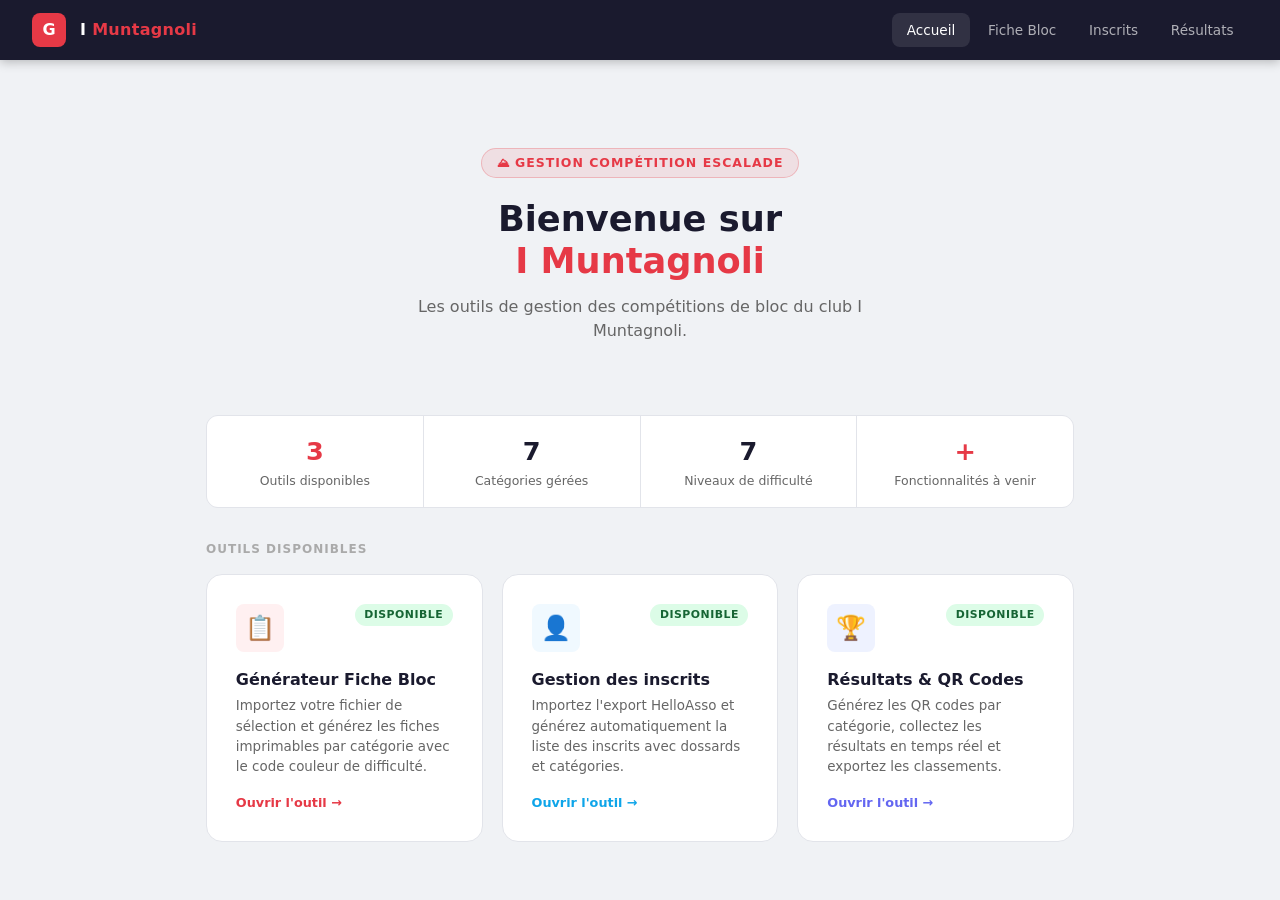
==== index.html @ ee05d338 "Add files via upload" ====
<!DOCTYPE html>
<html lang="fr">
<head>
<meta charset="UTF-8">
<meta name="viewport" content="width=device-width, initial-scale=1.0">
<title>I Muntagnoli — Accueil</title>
<link rel="stylesheet" href="styles.css">
<style>
  .hero {
    text-align: center;
    padding: 3.5rem 1rem 2rem;
  }
  .hero .hero-badge {
    display: inline-block;
    background: rgba(230,57,70,0.1);
    color: var(--accent);
    font-size: 0.78rem;
    font-weight: 700;
    letter-spacing: 1px;
    text-transform: uppercase;
    padding: 0.3rem 0.9rem;
    border-radius: 20px;
    border: 1px solid rgba(230,57,70,0.25);
    margin-bottom: 1.2rem;
  }
  .hero h1 {
    font-size: 2.2rem;
    font-weight: 800;
    color: var(--navy);
    line-height: 1.2;
    margin-bottom: 0.8rem;
  }
  .hero h1 span { color: var(--accent); }
  .hero p { font-size: 1rem; color: var(--text-muted); max-width: 480px; margin: 0 auto; }

  .app-grid {
    display: grid;
    grid-template-columns: repeat(auto-fill, minmax(260px, 1fr));
    gap: 1.2rem;
    margin-top: 1rem;
  }

  .app-tile {
    background: white;
    border-radius: var(--radius-lg);
    padding: 1.8rem;
    border: 1.5px solid var(--border);
    cursor: pointer;
    text-decoration: none;
    color: inherit;
    display: flex;
    flex-direction: column;
    gap: 1rem;
    transition: all 0.2s;
    position: relative;
    overflow: hidden;
  }
  .app-tile::before {
    content: '';
    position: absolute;
    top: 0; left: 0; right: 0;
    height: 3px;
    background: var(--tile-color, var(--accent));
    opacity: 0;
    transition: opacity 0.2s;
  }
  .app-tile:hover { border-color: var(--tile-color, var(--accent)); box-shadow: var(--shadow-md); transform: translateY(-2px); }
  .app-tile:hover::before { opacity: 1; }
  .app-tile.disabled { cursor: default; opacity: 0.55; filter: grayscale(0.4); }
  .app-tile.disabled:hover { border-color: var(--border); box-shadow: none; transform: none; }
  .app-tile.disabled::before { display: none; }

  .tile-icon {
    width: 48px; height: 48px;
    border-radius: var(--radius-sm);
    display: flex; align-items: center; justify-content: center;
    font-size: 1.5rem;
    background: var(--tile-bg, #fff0f1);
    flex-shrink: 0;
  }
  .tile-header { display: flex; align-items: flex-start; justify-content: space-between; gap: 0.5rem; }

  .tile-badge {
    font-size: 0.68rem;
    font-weight: 700;
    letter-spacing: 0.5px;
    text-transform: uppercase;
    padding: 0.2rem 0.6rem;
    border-radius: 20px;
    white-space: nowrap;
    flex-shrink: 0;
  }
  .badge-live { background: #dcfce7; color: #166534; }
  .badge-soon { background: #f1f5f9; color: #64748b; }

  .app-tile h3 { font-size: 1rem; font-weight: 700; color: var(--navy); margin-bottom: 0.3rem; }
  .app-tile p  { font-size: 0.84rem; color: var(--text-muted); line-height: 1.5; }

  .tile-footer {
    margin-top: auto;
    display: flex; align-items: center; gap: 6px;
    font-size: 0.8rem; font-weight: 600;
    color: var(--tile-color, var(--accent));
  }
  .app-tile.disabled .tile-footer { color: var(--text-faint); }

  .section-title {
    font-size: 0.75rem;
    font-weight: 700;
    color: var(--text-faint);
    letter-spacing: 1px;
    text-transform: uppercase;
    margin-bottom: 0.8rem;
    margin-top: 2rem;
  }

  .stats-bar {
    display: flex;
    gap: 1px;
    background: var(--border);
    border-radius: var(--radius-md);
    overflow: hidden;
    margin-top: 2.5rem;
    border: 1px solid var(--border);
  }
  .stat-item { flex: 1; background: white; padding: 1rem 1.5rem; text-align: center; }
  .stat-item .val { font-size: 1.6rem; font-weight: 800; color: var(--navy); display: block; }
  .stat-item .val span { color: var(--accent); }
  .stat-item .lbl { font-size: 0.78rem; color: var(--text-muted); margin-top: 2px; }

  @media (max-width: 600px) {
    .hero h1 { font-size: 1.6rem; }
    .stats-bar { flex-direction: column; }
    .app-grid { grid-template-columns: 1fr; }
  }
</style>
</head>
<body>

<header class="app-header">
  <a href="index.html" class="logo">G</a>
  <span class="brand">I <span>Muntagnoli</span></span>
  <nav>
    <a href="index.html" class="active">Accueil</a>
    <a href="fiche-bloc.html">Fiche Bloc</a>
    <a href="inscrits.html">Inscrits</a>
  
    <a href="resultats.html">Résultats</a>
  </nav>
</header>

<div class="container">

  <div class="hero">
    <div class="hero-badge">⛰ Gestion compétition escalade</div>
    <h1>Bienvenue sur<br><span>I Muntagnoli</span></h1>
    <p>Les outils de gestion des compétitions de bloc du club I Muntagnoli.</p>
  </div>

  <div class="stats-bar">
    <div class="stat-item">
      <span class="val"><span>3</span></span>
      <div class="lbl">Outils disponibles</div>
    </div>
    <div class="stat-item">
      <span class="val">7</span>
      <div class="lbl">Catégories gérées</div>
    </div>
    <div class="stat-item">
      <span class="val">7</span>
      <div class="lbl">Niveaux de difficulté</div>
    </div>
    <div class="stat-item">
      <span class="val"><span>+</span></span>
      <div class="lbl">Fonctionnalités à venir</div>
    </div>
  </div>

  <div class="section-title">Outils disponibles</div>
  <div class="app-grid">
    <a href="fiche-bloc.html" class="app-tile" style="--tile-color:#e63946; --tile-bg:#fff0f1;">
      <div class="tile-header">
        <div class="tile-icon">📋</div>
        <span class="tile-badge badge-live">Disponible</span>
      </div>
      <div>
        <h3>Générateur Fiche Bloc</h3>
        <p>Importez votre fichier de sélection et générez les fiches imprimables par catégorie avec le code couleur de difficulté.</p>
      </div>
      <div class="tile-footer">Ouvrir l'outil →</div>
    </a>
    <a href="inscrits.html" class="app-tile" style="--tile-color:#0ea5e9; --tile-bg:#f0f9ff;">
      <div class="tile-header">
        <div class="tile-icon">👤</div>
        <span class="tile-badge badge-live">Disponible</span>
      </div>
      <div>
        <h3>Gestion des inscrits</h3>
        <p>Importez l'export HelloAsso et générez automatiquement la liste des inscrits avec dossards et catégories.</p>
      </div>
      <div class="tile-footer">Ouvrir l'outil →</div>
    </a>
    <a href="resultats.html" class="app-tile" style="--tile-color:#6366f1; --tile-bg:#eef2ff;">
      <div class="tile-header">
        <div class="tile-icon">🏆</div>
        <span class="tile-badge badge-live">Disponible</span>
      </div>
      <div>
        <h3>Résultats & QR Codes</h3>
        <p>Générez les QR codes par catégorie, collectez les résultats en temps réel et exportez les classements.</p>
      </div>
      <div class="tile-footer">Ouvrir l'outil →</div>
    </a>
  </div>
</div>

</div>

</body>
</html>
---- styles.css ----
/* ============================================================
   I MUNTAGNOLI — Feuille de styles partagée
   ============================================================ */

/* --- Reset & Base ----------------------------------------- */
*, *::before, *::after { box-sizing: border-box; margin: 0; padding: 0; }

:root {
  --accent:       #e63946;
  --accent-dark:  #c1121f;
  --navy:         #1a1a2e;
  --navy-mid:     #2d2d4e;
  --bg:           #f0f2f5;
  --surface:      #ffffff;
  --border:       #e2e4ea;
  --text:         #1a1a2e;
  --text-muted:   #666;
  --text-faint:   #aaa;
  --green-bg:     #f0fff4;
  --green-border: #86efac;
  --green-text:   #166534;
  --red-bg:       #fff0f0;
  --red-border:   #fca5a5;
  --red-text:     #b91c1c;
  --radius-sm:    8px;
  --radius-md:    12px;
  --radius-lg:    16px;
  --shadow-sm:    0 2px 8px rgba(0,0,0,0.07);
  --shadow-md:    0 4px 20px rgba(0,0,0,0.10);
}

body {
  font-family: 'Segoe UI', system-ui, sans-serif;
  background: var(--bg);
  min-height: 100vh;
  color: var(--text);
  line-height: 1.5;
}

/* --- Header ----------------------------------------------- */
.app-header {
  background: var(--navy);
  color: white;
  padding: 0 2rem;
  height: 60px;
  display: flex;
  align-items: center;
  gap: 14px;
  box-shadow: 0 2px 10px rgba(0,0,0,0.25);
  position: sticky;
  top: 0;
  z-index: 100;
}

.app-header .logo {
  width: 34px; height: 34px;
  background: var(--accent);
  border-radius: var(--radius-sm);
  display: flex; align-items: center; justify-content: center;
  font-weight: 800; font-size: 16px; color: white;
  flex-shrink: 0;
  text-decoration: none;
}

.app-header .brand { font-size: 1rem; font-weight: 700; letter-spacing: 0.3px; }
.app-header .brand span { color: var(--accent); }

.app-header nav {
  margin-left: auto;
  display: flex;
  gap: 4px;
}

.app-header nav a {
  color: rgba(255,255,255,0.65);
  text-decoration: none;
  font-size: 0.85rem;
  padding: 0.4rem 0.9rem;
  border-radius: var(--radius-sm);
  transition: all 0.15s;
}
.app-header nav a:hover,
.app-header nav a.active {
  color: white;
  background: rgba(255,255,255,0.1);
}

/* --- Layout ----------------------------------------------- */
.container {
  max-width: 900px;
  margin: 0 auto;
  padding: 2rem 1rem;
}

.container-wide {
  max-width: 1100px;
  margin: 0 auto;
  padding: 2rem 1rem;
}

/* --- Card ------------------------------------------------- */
.card {
  background: var(--surface);
  border-radius: var(--radius-md);
  padding: 2rem;
  box-shadow: var(--shadow-sm);
  margin-bottom: 1.5rem;
  border: 1px solid rgba(0,0,0,0.04);
}

.card h2 {
  font-size: 1rem;
  font-weight: 600;
  color: var(--text);
  margin-bottom: 1.2rem;
  display: flex;
  align-items: center;
  gap: 8px;
}

.card h2 .step {
  width: 26px; height: 26px;
  background: var(--navy);
  color: white;
  border-radius: 50%;
  display: flex; align-items: center; justify-content: center;
  font-size: 0.75rem;
  font-weight: 700;
  flex-shrink: 0;
}

/* --- Buttons ---------------------------------------------- */
.btn {
  display: inline-flex;
  align-items: center;
  justify-content: center;
  gap: 8px;
  padding: 0.7rem 1.4rem;
  border-radius: var(--radius-sm);
  font-size: 0.9rem;
  font-weight: 600;
  cursor: pointer;
  transition: all 0.15s;
  border: none;
  text-decoration: none;
}

.btn-primary {
  background: var(--accent);
  color: white;
}
.btn-primary:hover { background: var(--accent-dark); }
.btn-primary:disabled { background: #ccc; cursor: not-allowed; }

.btn-secondary {
  background: white;
  color: var(--navy);
  border: 2px solid var(--border);
}
.btn-secondary:hover { border-color: var(--accent); color: var(--accent); }

.btn-dark {
  background: var(--navy);
  color: white;
}
.btn-dark:hover { background: var(--navy-mid); }

.btn-full {
  width: 100%;
  padding: 1rem;
  font-size: 1rem;
  letter-spacing: 0.3px;
  border-radius: var(--radius-sm);
}

/* --- Status messages -------------------------------------- */
.status {
  display: none;
  align-items: center;
  gap: 10px;
  padding: 0.9rem 1.2rem;
  border-radius: var(--radius-sm);
  font-size: 0.9rem;
  margin-top: 1rem;
}
.status.error   { background: var(--red-bg);   border: 1px solid var(--red-border);   color: var(--red-text);   display: flex; }
.status.success { background: var(--green-bg); border: 1px solid var(--green-border); color: var(--green-text); display: flex; }

/* --- File drop zone --------------------------------------- */
.drop-zone {
  border: 2px dashed #c5c9d6;
  border-radius: var(--radius-sm);
  padding: 2.5rem;
  text-align: center;
  cursor: pointer;
  transition: all 0.2s;
  background: #fafbfc;
}
.drop-zone:hover, .drop-zone.drag-over {
  border-color: var(--accent);
  background: #fff5f5;
}
.drop-zone .icon { font-size: 2.5rem; margin-bottom: 0.8rem; display: block; }
.drop-zone p { color: var(--text-muted); font-size: 0.9rem; }
.drop-zone p strong { color: var(--text); }
.drop-zone input { display: none; }

/* --- File info banner ------------------------------------- */
.file-info {
  display: none;
  align-items: center;
  gap: 12px;
  padding: 0.9rem 1.2rem;
  background: var(--green-bg);
  border: 1px solid var(--green-border);
  border-radius: var(--radius-sm);
  margin-top: 1rem;
}
.file-info.show  { display: flex; }
.file-info .fname { font-weight: 600; font-size: 0.9rem; color: var(--green-text); }
.file-info .fsize { font-size: 0.78rem; color: #4ade80; }
.file-info .check { color: #22c55e; font-size: 1.2rem; }

/* --- Category grid ---------------------------------------- */
.cat-grid {
  display: grid;
  grid-template-columns: repeat(auto-fill, minmax(110px, 1fr));
  gap: 10px;
  margin-top: 0.5rem;
}
.cat-btn {
  padding: 0.65rem 0.5rem;
  border: 2px solid var(--border);
  border-radius: var(--radius-sm);
  background: white;
  cursor: pointer;
  font-size: 0.88rem;
  font-weight: 600;
  color: #444;
  transition: all 0.15s;
  text-align: center;
}
.cat-btn:hover { border-color: var(--accent); color: var(--accent); background: #fff5f5; }
.cat-btn.selected { border-color: var(--accent); background: var(--accent); color: white; }
.cat-btn .count {
  display: block;
  font-size: 0.72rem;
  font-weight: 400;
  margin-top: 2px;
  opacity: 0.75;
}

/* --- Preview / result ------------------------------------- */
.preview-section { display: none; }
.preview-section.show { display: block; }

.preview-info {
  display: flex;
  gap: 0.7rem;
  flex-wrap: wrap;
  margin-bottom: 1.2rem;
}
.info-pill {
  background: #f4f5f8;
  border-radius: 20px;
  padding: 0.35rem 0.9rem;
  font-size: 0.82rem;
  color: #555;
}
.info-pill strong { color: var(--text); }

.action-row { display: flex; align-items: center; flex-wrap: wrap; gap: 0.6rem; }

/* --- Bloc table preview ----------------------------------- */
.bloc-preview { margin-top: 1.2rem; overflow-x: auto; }
.bloc-preview table {
  border-collapse: collapse;
  font-size: 0.8rem;
  min-width: 300px;
  width: 100%;
}
.bloc-preview th {
  background: var(--navy);
  color: white;
  padding: 6px 12px;
  text-align: left;
  font-weight: 600;
}
.bloc-preview td { padding: 6px 12px; border-bottom: 1px solid #eee; }
.bloc-preview tr:nth-child(even) td { background: #f9f9f9; }
.bloc-preview tr:hover td { background: #f0f4ff; }

.diff-badge {
  display: inline-block;
  padding: 3px 10px;
  border-radius: 5px;
  font-size: 0.75rem;
  font-weight: 700;
  border: 1px solid rgba(0,0,0,0.12);
  min-width: 110px;
  text-align: center;
  letter-spacing: 0.3px;
}

/* --- Legend ----------------------------------------------- */
.legend {
  display: flex;
  flex-wrap: wrap;
  gap: 8px;
  margin: 1rem 0 0.5rem;
  padding: 0.9rem 1.1rem;
  background: #f8f9fb;
  border-radius: var(--radius-sm);
  border: 1px solid #e8eaed;
}
.legend-title {
  width: 100%;
  font-size: 0.78rem;
  font-weight: 600;
  color: #888;
  text-transform: uppercase;
  letter-spacing: 0.5px;
  margin-bottom: 4px;
}
.legend-item { display: flex; align-items: center; gap: 7px; font-size: 0.82rem; color: #444; }
.legend-swatch {
  width: 28px; height: 18px;
  border-radius: 4px;
  border: 1px solid rgba(0,0,0,0.15);
  flex-shrink: 0;
}

/* --- Disabled step overlay -------------------------------- */
.step-disabled { opacity: 0.4; pointer-events: none; }

/* --- Responsive ------------------------------------------- */
@media (max-width: 600px) {
  .card { padding: 1.2rem; }
  .app-header { padding: 0 1rem; }
  .app-header nav a { padding: 0.4rem 0.6rem; font-size: 0.8rem; }
}
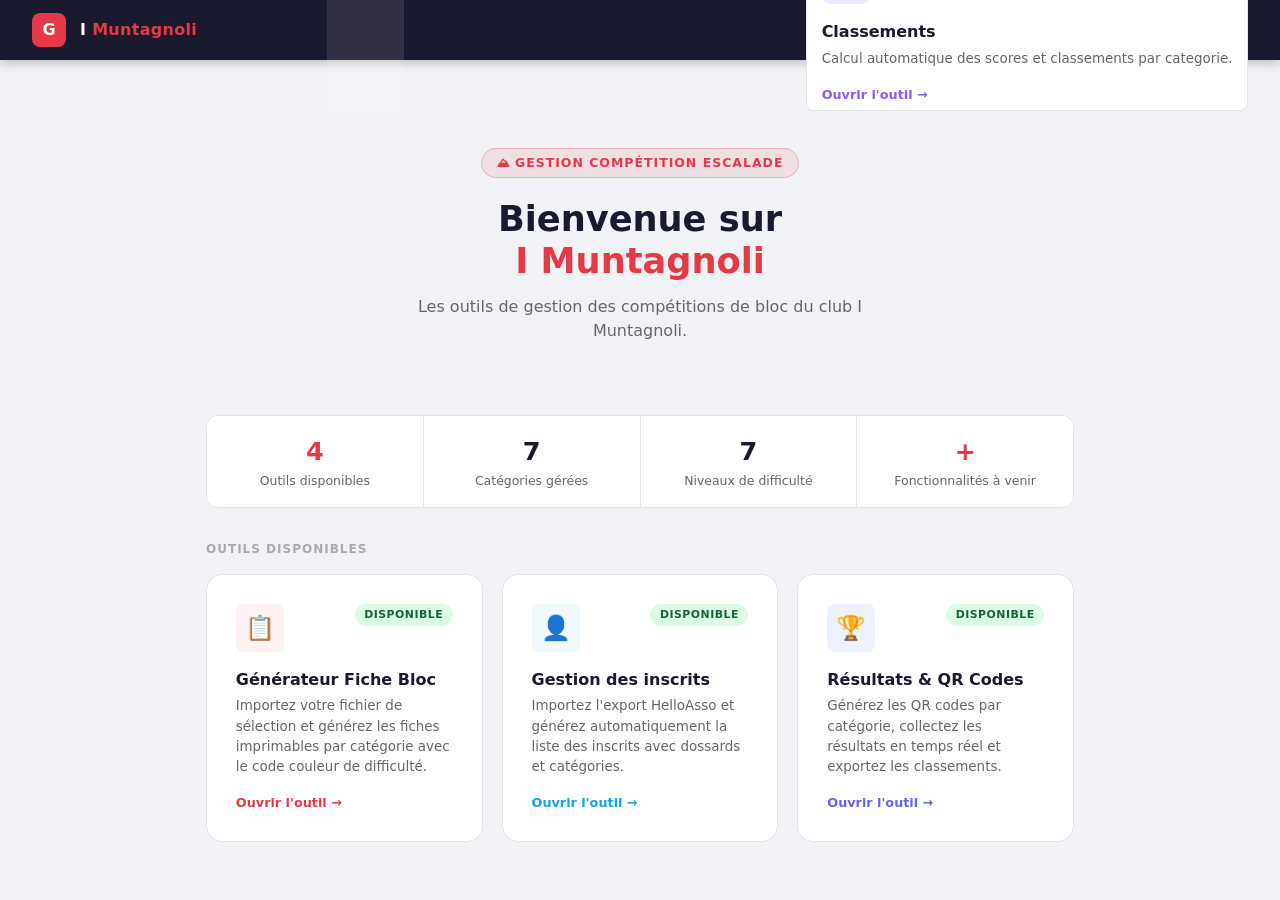
==== commit 78c85954: "Add files via upload" ====
--- a/index.html
+++ b/index.html
@@ -146,6 +146,18 @@
     <a href="inscrits.html">Inscrits</a>
   
     <a href="resultats.html">Résultats</a>
+    <a href="classements.html">Classements</a>
+    <a href="classements.html" class="app-tile" style="--tile-color:#8b5cf6; --tile-bg:#ede9fe;">
+      <div class="tile-header">
+        <div class="tile-icon">&#127942;</div>
+        <span class="tile-badge badge-live">Disponible</span>
+      </div>
+      <div>
+        <h3>Classements</h3>
+        <p>Calcul automatique des scores et classements par categorie.</p>
+      </div>
+      <div class="tile-footer">Ouvrir l'outil &rarr;</div>
+    </a>
   </nav>
 </header>
 
@@ -159,7 +171,7 @@
 
   <div class="stats-bar">
     <div class="stat-item">
-      <span class="val"><span>3</span></span>
+      <span class="val"><span>4</span></span>
       <div class="lbl">Outils disponibles</div>
     </div>
     <div class="stat-item">
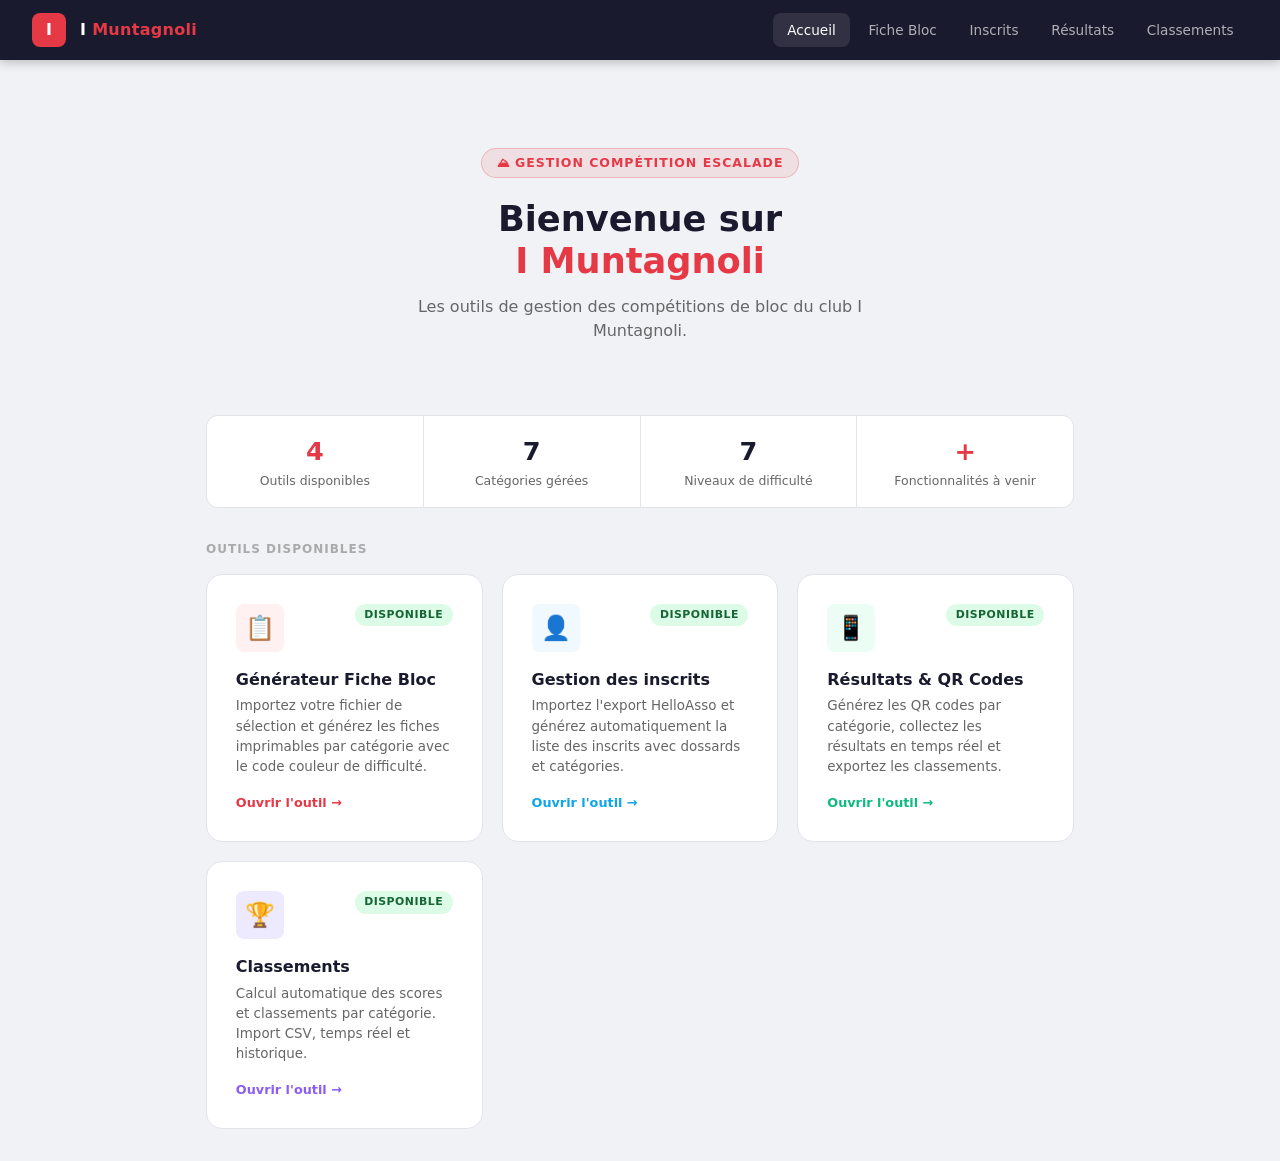
==== commit 954a4d45: "Add files via upload" ====
--- a/index.html
+++ b/index.html
@@ -6,158 +6,43 @@
 <title>I Muntagnoli — Accueil</title>
 <link rel="stylesheet" href="styles.css">
 <style>
-  .hero {
-    text-align: center;
-    padding: 3.5rem 1rem 2rem;
-  }
-  .hero .hero-badge {
-    display: inline-block;
-    background: rgba(230,57,70,0.1);
-    color: var(--accent);
-    font-size: 0.78rem;
-    font-weight: 700;
-    letter-spacing: 1px;
-    text-transform: uppercase;
-    padding: 0.3rem 0.9rem;
-    border-radius: 20px;
-    border: 1px solid rgba(230,57,70,0.25);
-    margin-bottom: 1.2rem;
-  }
-  .hero h1 {
-    font-size: 2.2rem;
-    font-weight: 800;
-    color: var(--navy);
-    line-height: 1.2;
-    margin-bottom: 0.8rem;
-  }
-  .hero h1 span { color: var(--accent); }
-  .hero p { font-size: 1rem; color: var(--text-muted); max-width: 480px; margin: 0 auto; }
-
-  .app-grid {
-    display: grid;
-    grid-template-columns: repeat(auto-fill, minmax(260px, 1fr));
-    gap: 1.2rem;
-    margin-top: 1rem;
-  }
-
-  .app-tile {
-    background: white;
-    border-radius: var(--radius-lg);
-    padding: 1.8rem;
-    border: 1.5px solid var(--border);
-    cursor: pointer;
-    text-decoration: none;
-    color: inherit;
-    display: flex;
-    flex-direction: column;
-    gap: 1rem;
-    transition: all 0.2s;
-    position: relative;
-    overflow: hidden;
-  }
-  .app-tile::before {
-    content: '';
-    position: absolute;
-    top: 0; left: 0; right: 0;
-    height: 3px;
-    background: var(--tile-color, var(--accent));
-    opacity: 0;
-    transition: opacity 0.2s;
-  }
-  .app-tile:hover { border-color: var(--tile-color, var(--accent)); box-shadow: var(--shadow-md); transform: translateY(-2px); }
-  .app-tile:hover::before { opacity: 1; }
-  .app-tile.disabled { cursor: default; opacity: 0.55; filter: grayscale(0.4); }
-  .app-tile.disabled:hover { border-color: var(--border); box-shadow: none; transform: none; }
-  .app-tile.disabled::before { display: none; }
-
-  .tile-icon {
-    width: 48px; height: 48px;
-    border-radius: var(--radius-sm);
-    display: flex; align-items: center; justify-content: center;
-    font-size: 1.5rem;
-    background: var(--tile-bg, #fff0f1);
-    flex-shrink: 0;
-  }
-  .tile-header { display: flex; align-items: flex-start; justify-content: space-between; gap: 0.5rem; }
-
-  .tile-badge {
-    font-size: 0.68rem;
-    font-weight: 700;
-    letter-spacing: 0.5px;
-    text-transform: uppercase;
-    padding: 0.2rem 0.6rem;
-    border-radius: 20px;
-    white-space: nowrap;
-    flex-shrink: 0;
-  }
-  .badge-live { background: #dcfce7; color: #166534; }
-  .badge-soon { background: #f1f5f9; color: #64748b; }
-
-  .app-tile h3 { font-size: 1rem; font-weight: 700; color: var(--navy); margin-bottom: 0.3rem; }
-  .app-tile p  { font-size: 0.84rem; color: var(--text-muted); line-height: 1.5; }
-
-  .tile-footer {
-    margin-top: auto;
-    display: flex; align-items: center; gap: 6px;
-    font-size: 0.8rem; font-weight: 600;
-    color: var(--tile-color, var(--accent));
-  }
-  .app-tile.disabled .tile-footer { color: var(--text-faint); }
-
-  .section-title {
-    font-size: 0.75rem;
-    font-weight: 700;
-    color: var(--text-faint);
-    letter-spacing: 1px;
-    text-transform: uppercase;
-    margin-bottom: 0.8rem;
-    margin-top: 2rem;
-  }
-
-  .stats-bar {
-    display: flex;
-    gap: 1px;
-    background: var(--border);
-    border-radius: var(--radius-md);
-    overflow: hidden;
-    margin-top: 2.5rem;
-    border: 1px solid var(--border);
-  }
-  .stat-item { flex: 1; background: white; padding: 1rem 1.5rem; text-align: center; }
-  .stat-item .val { font-size: 1.6rem; font-weight: 800; color: var(--navy); display: block; }
-  .stat-item .val span { color: var(--accent); }
-  .stat-item .lbl { font-size: 0.78rem; color: var(--text-muted); margin-top: 2px; }
-
-  @media (max-width: 600px) {
-    .hero h1 { font-size: 1.6rem; }
-    .stats-bar { flex-direction: column; }
-    .app-grid { grid-template-columns: 1fr; }
-  }
+  .hero{text-align:center;padding:3.5rem 1rem 2rem}
+  .hero .hero-badge{display:inline-block;background:rgba(230,57,70,0.1);color:var(--accent);font-size:.78rem;font-weight:700;letter-spacing:1px;text-transform:uppercase;padding:.3rem .9rem;border-radius:20px;border:1px solid rgba(230,57,70,0.25);margin-bottom:1.2rem}
+  .hero h1{font-size:2.2rem;font-weight:800;color:var(--navy);line-height:1.2;margin-bottom:.8rem}
+  .hero h1 span{color:var(--accent)}
+  .hero p{font-size:1rem;color:var(--text-muted);max-width:480px;margin:0 auto}
+  .app-grid{display:grid;grid-template-columns:repeat(auto-fill,minmax(260px,1fr));gap:1.2rem;margin-top:1rem}
+  .app-tile{background:white;border-radius:var(--radius-lg);padding:1.8rem;border:1.5px solid var(--border);text-decoration:none;color:inherit;display:flex;flex-direction:column;gap:1rem;transition:all .2s;position:relative;overflow:hidden}
+  .app-tile::before{content:'';position:absolute;top:0;left:0;right:0;height:3px;background:var(--tile-color,var(--accent));opacity:0;transition:opacity .2s}
+  .app-tile:hover{border-color:var(--tile-color,var(--accent));box-shadow:var(--shadow-md);transform:translateY(-2px)}
+  .app-tile:hover::before{opacity:1}
+  .tile-icon{width:48px;height:48px;border-radius:var(--radius-sm);display:flex;align-items:center;justify-content:center;font-size:1.5rem;background:var(--tile-bg,#fff0f1);flex-shrink:0}
+  .tile-header{display:flex;align-items:flex-start;justify-content:space-between;gap:.5rem}
+  .tile-badge{font-size:.68rem;font-weight:700;letter-spacing:.5px;text-transform:uppercase;padding:.2rem .6rem;border-radius:20px;white-space:nowrap;flex-shrink:0}
+  .badge-live{background:#dcfce7;color:#166534}
+  .app-tile h3{font-size:1rem;font-weight:700;color:var(--navy);margin-bottom:.3rem}
+  .app-tile p{font-size:.84rem;color:var(--text-muted);line-height:1.5}
+  .tile-footer{margin-top:auto;display:flex;align-items:center;gap:6px;font-size:.8rem;font-weight:600;color:var(--tile-color,var(--accent))}
+  .section-title{font-size:.75rem;font-weight:700;color:var(--text-faint);letter-spacing:1px;text-transform:uppercase;margin-bottom:.8rem;margin-top:2rem}
+  .stats-bar{display:flex;gap:1px;background:var(--border);border-radius:var(--radius-md);overflow:hidden;margin-top:2.5rem;border:1px solid var(--border)}
+  .stat-item{flex:1;background:white;padding:1rem 1.5rem;text-align:center}
+  .stat-item .val{font-size:1.6rem;font-weight:800;color:var(--navy);display:block}
+  .stat-item .val span{color:var(--accent)}
+  .stat-item .lbl{font-size:.78rem;color:var(--text-muted);margin-top:2px}
+  @media(max-width:600px){.hero h1{font-size:1.6rem}.stats-bar{flex-direction:column}.app-grid{grid-template-columns:1fr}}
 </style>
 </head>
 <body>
 
 <header class="app-header">
-  <a href="index.html" class="logo">G</a>
+  <a href="index.html" class="logo">I</a>
   <span class="brand">I <span>Muntagnoli</span></span>
   <nav>
     <a href="index.html" class="active">Accueil</a>
     <a href="fiche-bloc.html">Fiche Bloc</a>
     <a href="inscrits.html">Inscrits</a>
-  
     <a href="resultats.html">Résultats</a>
     <a href="classements.html">Classements</a>
-    <a href="classements.html" class="app-tile" style="--tile-color:#8b5cf6; --tile-bg:#ede9fe;">
-      <div class="tile-header">
-        <div class="tile-icon">&#127942;</div>
-        <span class="tile-badge badge-live">Disponible</span>
-      </div>
-      <div>
-        <h3>Classements</h3>
-        <p>Calcul automatique des scores et classements par categorie.</p>
-      </div>
-      <div class="tile-footer">Ouvrir l'outil &rarr;</div>
-    </a>
   </nav>
 </header>
 
@@ -170,27 +55,17 @@
   </div>
 
   <div class="stats-bar">
-    <div class="stat-item">
-      <span class="val"><span>4</span></span>
-      <div class="lbl">Outils disponibles</div>
-    </div>
-    <div class="stat-item">
-      <span class="val">7</span>
-      <div class="lbl">Catégories gérées</div>
-    </div>
-    <div class="stat-item">
-      <span class="val">7</span>
-      <div class="lbl">Niveaux de difficulté</div>
-    </div>
-    <div class="stat-item">
-      <span class="val"><span>+</span></span>
-      <div class="lbl">Fonctionnalités à venir</div>
-    </div>
+    <div class="stat-item"><span class="val"><span>4</span></span><div class="lbl">Outils disponibles</div></div>
+    <div class="stat-item"><span class="val">7</span><div class="lbl">Catégories gérées</div></div>
+    <div class="stat-item"><span class="val">7</span><div class="lbl">Niveaux de difficulté</div></div>
+    <div class="stat-item"><span class="val"><span>+</span></span><div class="lbl">Fonctionnalités à venir</div></div>
   </div>
 
   <div class="section-title">Outils disponibles</div>
+
   <div class="app-grid">
-    <a href="fiche-bloc.html" class="app-tile" style="--tile-color:#e63946; --tile-bg:#fff0f1;">
+
+    <a href="fiche-bloc.html" class="app-tile" style="--tile-color:#e63946;--tile-bg:#fff0f1;">
       <div class="tile-header">
         <div class="tile-icon">📋</div>
         <span class="tile-badge badge-live">Disponible</span>
@@ -201,7 +76,8 @@
       </div>
       <div class="tile-footer">Ouvrir l'outil →</div>
     </a>
-    <a href="inscrits.html" class="app-tile" style="--tile-color:#0ea5e9; --tile-bg:#f0f9ff;">
+
+    <a href="inscrits.html" class="app-tile" style="--tile-color:#0ea5e9;--tile-bg:#f0f9ff;">
       <div class="tile-header">
         <div class="tile-icon">👤</div>
         <span class="tile-badge badge-live">Disponible</span>
@@ -212,19 +88,32 @@
       </div>
       <div class="tile-footer">Ouvrir l'outil →</div>
     </a>
-    <a href="resultats.html" class="app-tile" style="--tile-color:#6366f1; --tile-bg:#eef2ff;">
+
+    <a href="resultats.html" class="app-tile" style="--tile-color:#10b981;--tile-bg:#ecfdf5;">
+      <div class="tile-header">
+        <div class="tile-icon">📱</div>
+        <span class="tile-badge badge-live">Disponible</span>
+      </div>
+      <div>
+        <h3>Résultats &amp; QR Codes</h3>
+        <p>Générez les QR codes par catégorie, collectez les résultats en temps réel et exportez les classements.</p>
+      </div>
+      <div class="tile-footer">Ouvrir l'outil →</div>
+    </a>
+
+    <a href="classements.html" class="app-tile" style="--tile-color:#8b5cf6;--tile-bg:#ede9fe;">
       <div class="tile-header">
         <div class="tile-icon">🏆</div>
         <span class="tile-badge badge-live">Disponible</span>
       </div>
       <div>
-        <h3>Résultats & QR Codes</h3>
-        <p>Générez les QR codes par catégorie, collectez les résultats en temps réel et exportez les classements.</p>
+        <h3>Classements</h3>
+        <p>Calcul automatique des scores et classements par catégorie. Import CSV, temps réel et historique.</p>
       </div>
       <div class="tile-footer">Ouvrir l'outil →</div>
     </a>
+
   </div>
-</div>
 
 </div>
 
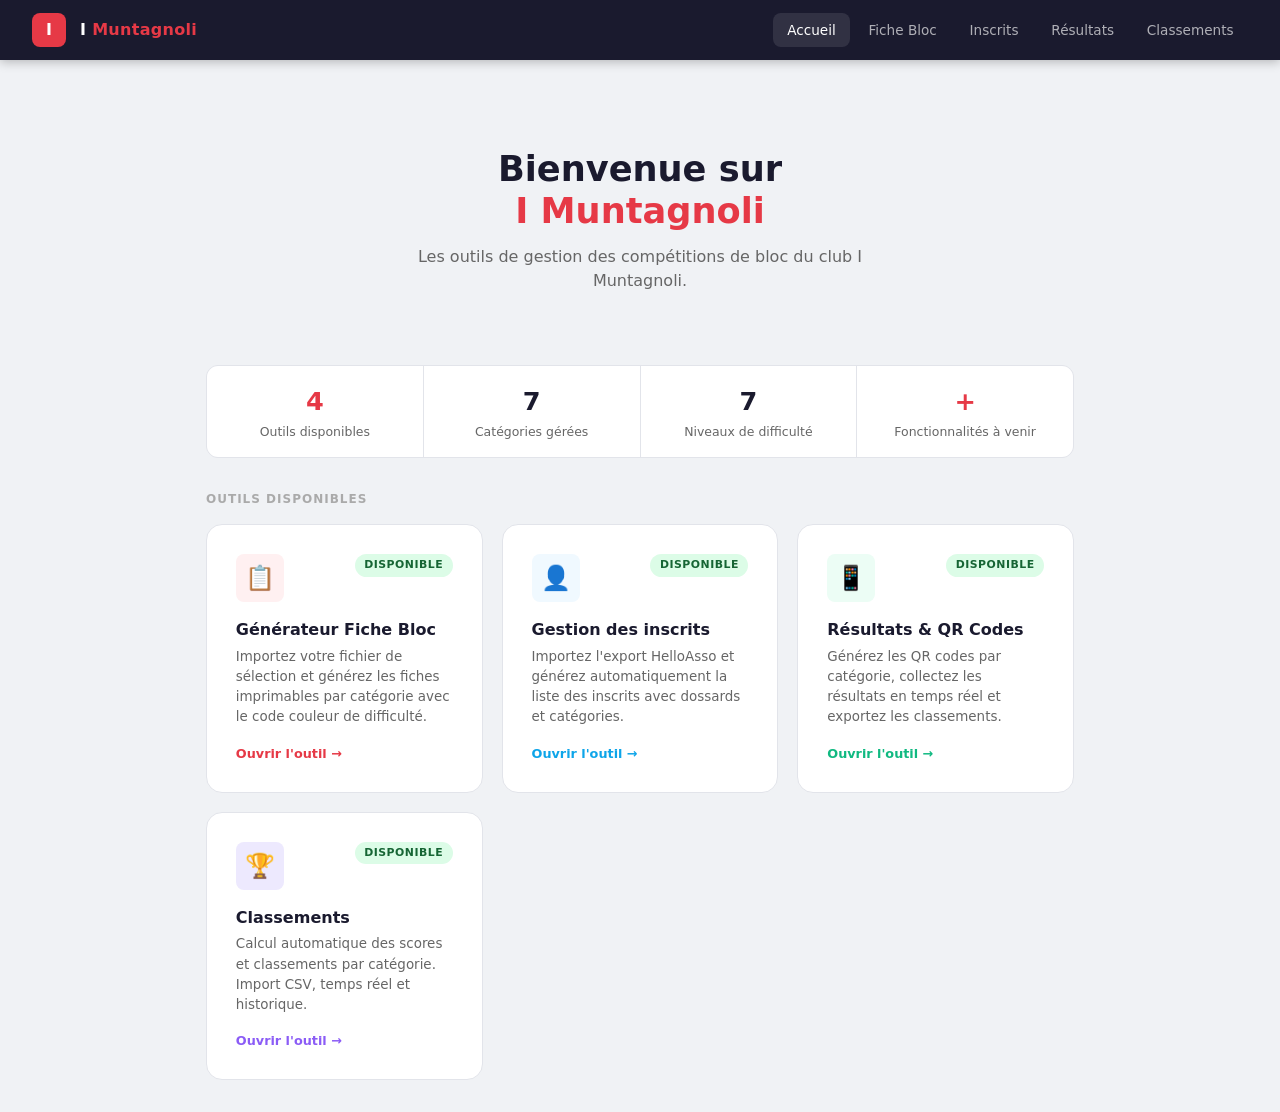
==== commit 8646c38d: "Update index.html" ====
--- a/index.html
+++ b/index.html
@@ -49,7 +49,6 @@
 <div class="container">
 
   <div class="hero">
-    <div class="hero-badge">⛰ Gestion compétition escalade</div>
     <h1>Bienvenue sur<br><span>I Muntagnoli</span></h1>
     <p>Les outils de gestion des compétitions de bloc du club I Muntagnoli.</p>
   </div>
